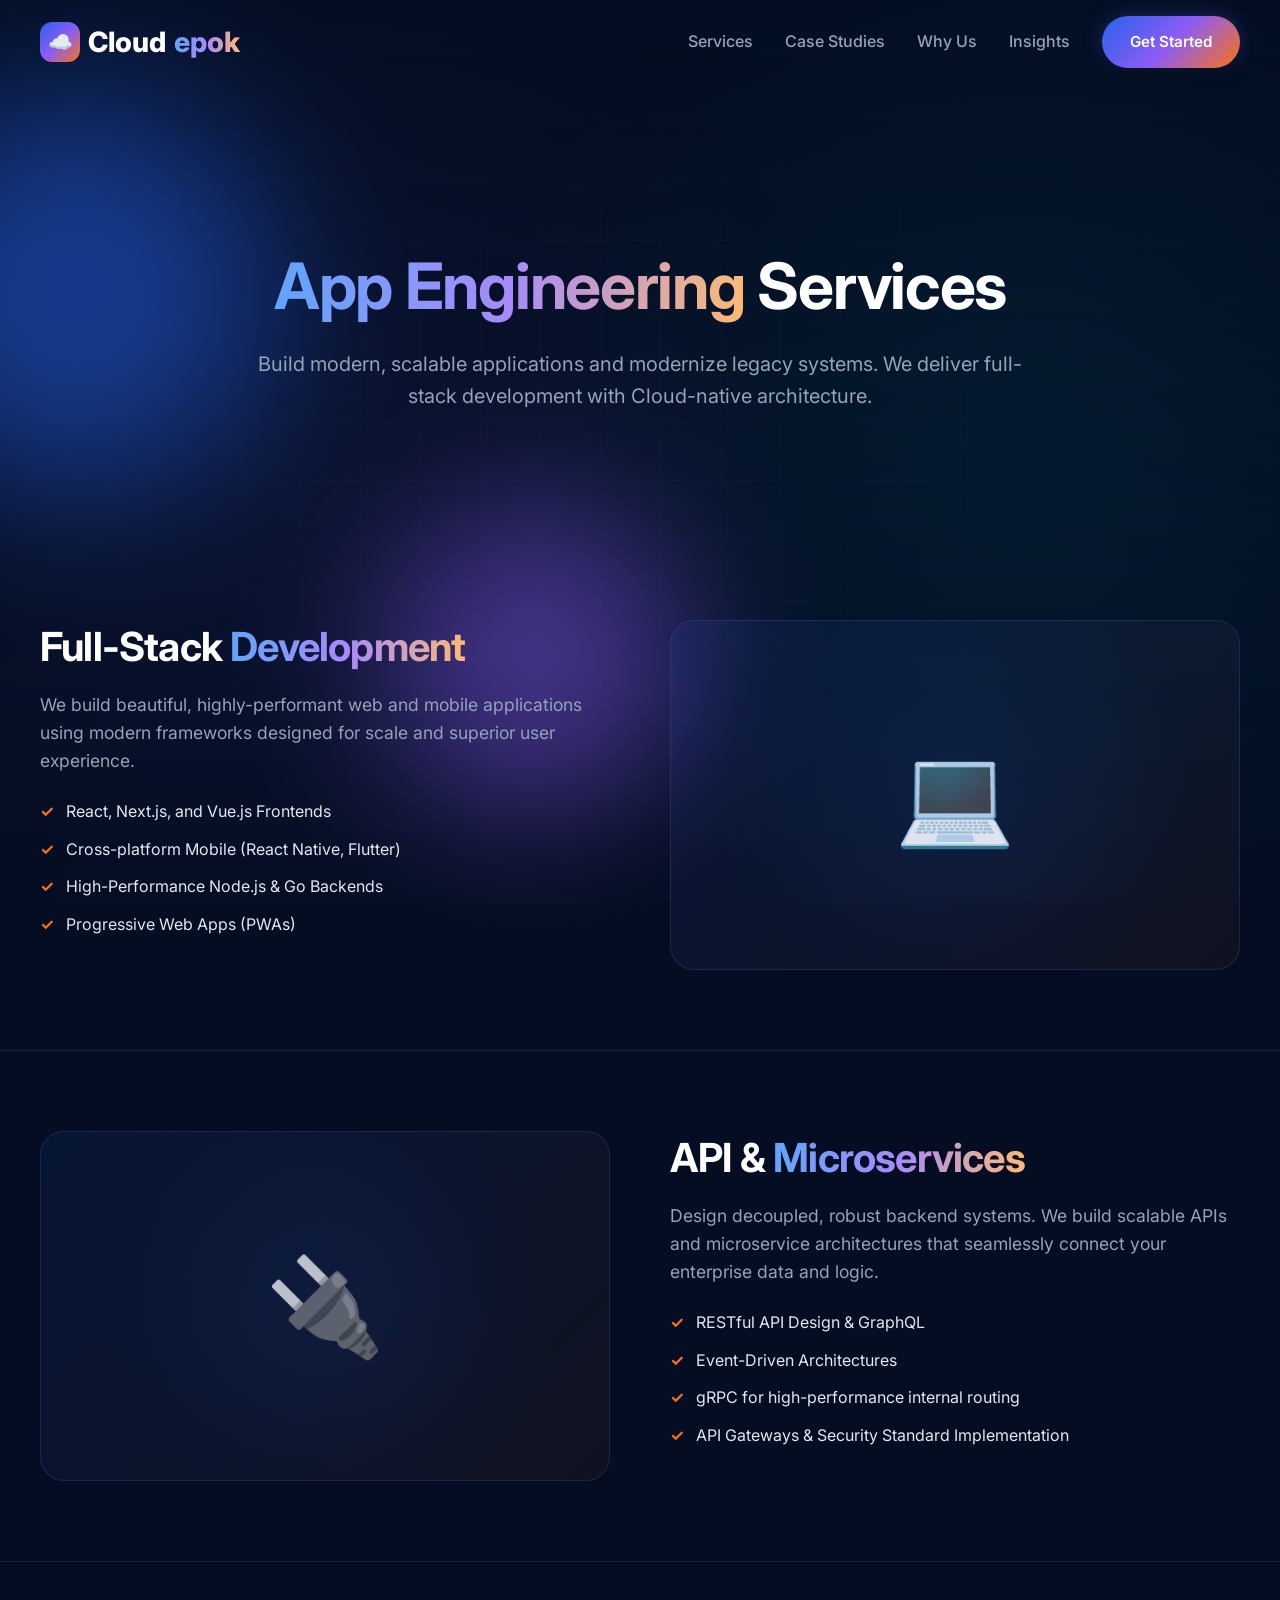
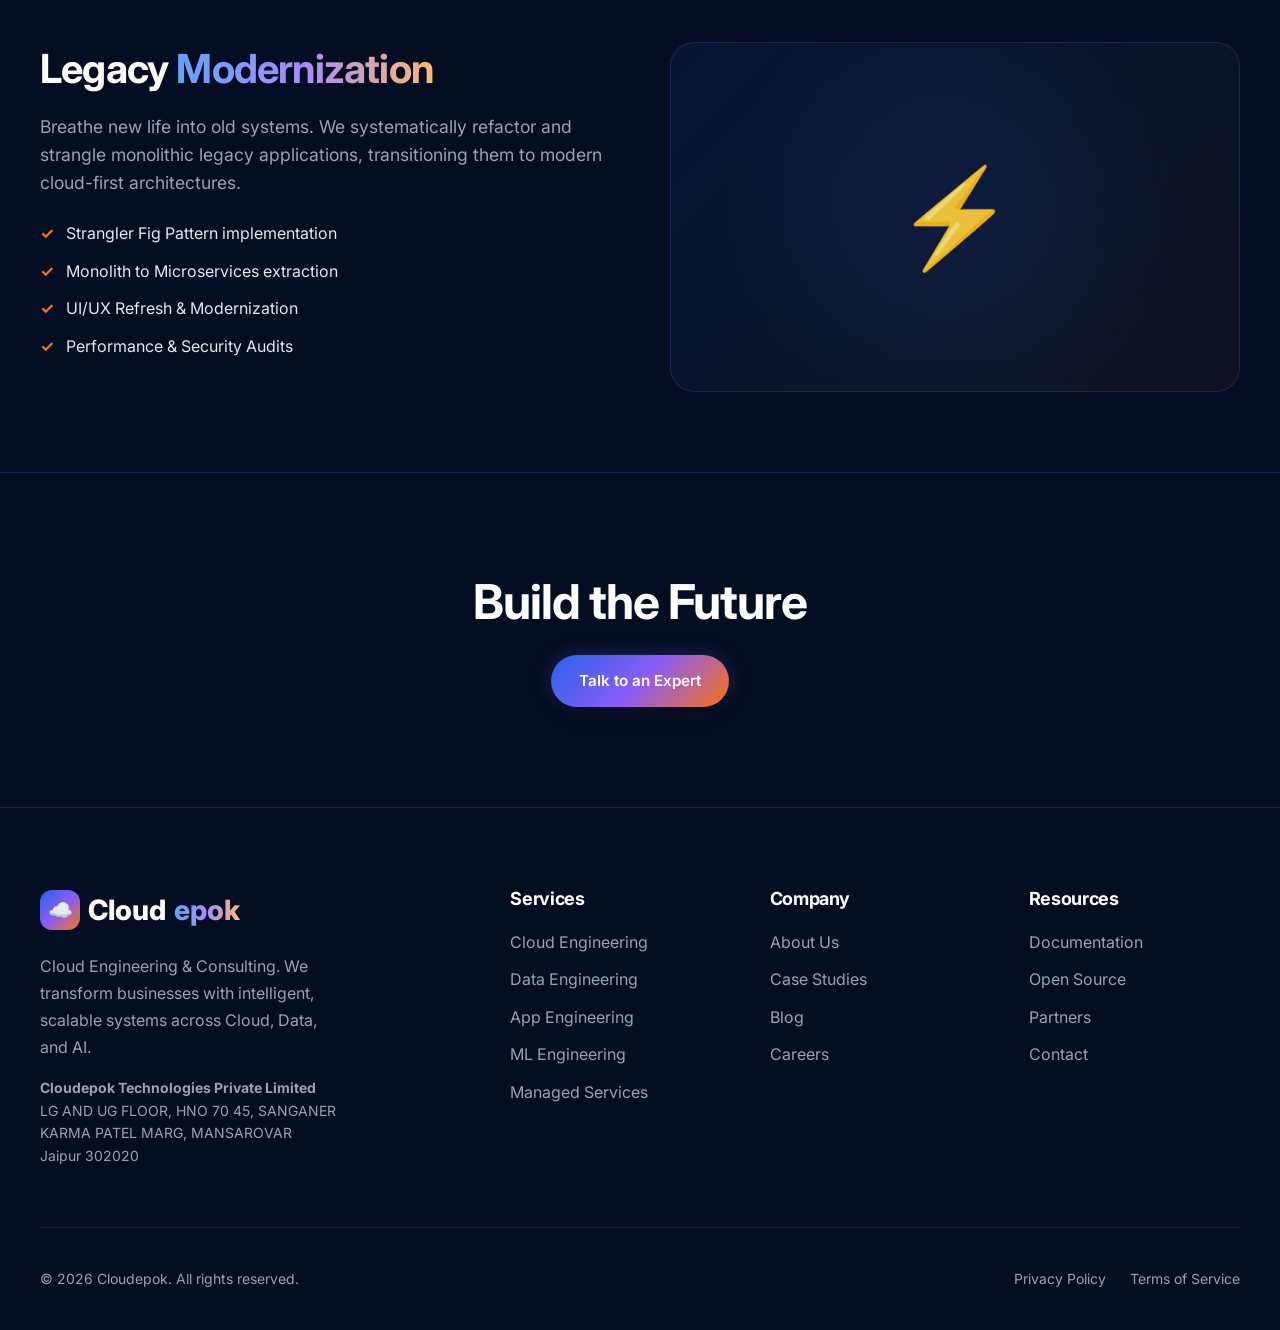
==== app-engineering.html @ 0859cb4d "Add all service pages and update styles" ====
<!DOCTYPE html>
<html lang="en">

<head>
    <meta charset="UTF-8">
    <meta name="viewport" content="width=device-width, initial-scale=1.0">
    <title>App Engineering | Cloudepok</title>
    <meta name="description"
        content="Full-stack application development, API design, and legacy modernization. Build modern apps with Cloudepok.">

    <link rel="icon" type="image/svg+xml"
        href="data:image/svg+xml,<svg xmlns='http://www.w3.org/2000/svg' viewBox='0 0 100 100'><defs><linearGradient id='g' x1='0%' y1='0%' x2='100%' y2='100%'><stop offset='0%' stop-color='%236366F1'/><stop offset='100%' stop-color='%2306B6D4'/></linearGradient></defs><rect width='100' height='100' rx='20' fill='url(%23g)'/><text x='50' y='68' font-size='50' fill='white' text-anchor='middle' font-family='sans-serif' font-weight='bold'>C</text></svg>">

    <link rel="preconnect" href="https://fonts.googleapis.com">
    <link rel="preconnect" href="https://fonts.gstatic.com" crossorigin>
    <link href="https://fonts.googleapis.com/css2?family=Inter:wght@400;500;600;700;800&display=swap" rel="stylesheet">
    <link rel="stylesheet" href="styles.css">
    <style>
        .page-hero {
            min-height: 60vh;
            display: flex;
            align-items: center;
            padding-top: 120px;
            text-align: center;
        }

        .page-hero h1 {
            font-size: clamp(2.5rem, 5vw, 4rem);
            margin-bottom: 24px;
        }

        .page-hero p {
            font-size: 1.25rem;
            color: var(--text-muted);
            max-width: 800px;
            margin: 0 auto;
        }

        .content-section {
            padding: 80px 0;
            border-bottom: 1px solid var(--border-color);
        }

        .content-grid {
            display: grid;
            grid-template-columns: 1fr 1fr;
            gap: 60px;
            align-items: center;
        }

        .content-grid.reverse>div:first-child {
            order: 2;
        }

        .content-text h2 {
            margin-bottom: 20px;
            font-size: 2.5rem;
        }

        .content-text p {
            color: var(--text-muted);
            font-size: 1.1rem;
            margin-bottom: 24px;
        }

        .content-text ul {
            list-style: none;
            display: grid;
            gap: 12px;
            margin-bottom: 30px;
        }

        .content-text li {
            display: flex;
            align-items: center;
            gap: 12px;
            color: var(--text-secondary);
        }

        .content-text li::before {
            content: '✓';
            color: var(--brand-accent);
            font-weight: 700;
        }

        .visual-box {
            background: var(--gradient-card);
            border: 1px solid var(--border-color);
            border-radius: var(--border-radius-lg);
            padding: 40px;
            min-height: 350px;
            display: flex;
            align-items: center;
            justify-content: center;
            font-size: 6rem;
            position: relative;
            overflow: hidden;
        }

        .visual-box::after {
            content: '';
            position: absolute;
            inset: 0;
            background: radial-gradient(circle at 50% 50%, rgba(37, 99, 235, 0.1) 0%, transparent 70%);
        }

        @media (max-width: 768px) {

            .content-grid,
            .content-grid.reverse {
                grid-template-columns: 1fr;
                gap: 40px;
            }

            .content-grid.reverse>div:first-child {
                order: unset;
            }
        }
    </style>
</head>

<body>
    <div class="bg-grid">
        <div class="orb orb-1"></div>
        <div class="orb orb-3"></div>
    </div>

    <header class="header" id="header">
        <div class="container">
            <a href="index.html" class="logo">
                <div class="logo-icon">☁️</div>
                <span>Cloud</span><span>epok</span>
            </a>

            <nav class="nav">
                <ul class="nav-links">
                    <li><a href="index.html#services">Services</a></li>
                    <li><a href="case-studies.html">Case Studies</a></li>
                    <li><a href="index.html#features">Why Us</a></li>
                    <li><a href="index.html#insights">Insights</a></li>
                </ul>
                <a href="index.html#contact" class="btn btn-primary">Get Started</a>
            </nav>

            <button class="menu-toggle" id="menuToggle">
                <span></span><span></span><span></span>
            </button>
        </div>
    </header>

    <nav class="mobile-nav" id="mobileNav">
        <a href="index.html#services">Services</a>
        <a href="case-studies.html">Case Studies</a>
        <a href="index.html#features">Why Us</a>
        <a href="index.html#insights">Insights</a>
        <a href="index.html#contact" class="btn btn-primary">Get Started</a>
    </nav>

    <section class="page-hero">
        <div class="container reveal">
            <h1><span class="text-gradient">App Engineering</span> Services</h1>
            <p>Build modern, scalable applications and modernize legacy systems. We deliver full-stack development with
                Cloud-native architecture.</p>
        </div>
    </section>

    <section class="content-section">
        <div class="container">
            <div class="content-grid reveal">
                <div class="content-text">
                    <h2>Full-Stack <span class="text-gradient">Development</span></h2>
                    <p>We build beautiful, highly-performant web and mobile applications using modern frameworks
                        designed for scale and superior user experience.</p>
                    <ul>
                        <li>React, Next.js, and Vue.js Frontends</li>
                        <li>Cross-platform Mobile (React Native, Flutter)</li>
                        <li>High-Performance Node.js & Go Backends</li>
                        <li>Progressive Web Apps (PWAs)</li>
                    </ul>
                </div>
                <div class="visual-box">💻</div>
            </div>
        </div>
    </section>

    <section class="content-section">
        <div class="container">
            <div class="content-grid reverse reveal">
                <div class="content-text">
                    <h2>API & <span class="text-gradient">Microservices</span></h2>
                    <p>Design decoupled, robust backend systems. We build scalable APIs and microservice architectures
                        that seamlessly connect your enterprise data and logic.</p>
                    <ul>
                        <li>RESTful API Design & GraphQL</li>
                        <li>Event-Driven Architectures</li>
                        <li>gRPC for high-performance internal routing</li>
                        <li>API Gateways & Security Standard Implementation</li>
                    </ul>
                </div>
                <div class="visual-box">🔌</div>
            </div>
        </div>
    </section>

    <section class="content-section">
        <div class="container">
            <div class="content-grid reveal">
                <div class="content-text">
                    <h2>Legacy <span class="text-gradient">Modernization</span></h2>
                    <p>Breathe new life into old systems. We systematically refactor and strangle monolithic legacy
                        applications, transitioning them to modern cloud-first architectures.</p>
                    <ul>
                        <li>Strangler Fig Pattern implementation</li>
                        <li>Monolith to Microservices extraction</li>
                        <li>UI/UX Refresh & Modernization</li>
                        <li>Performance & Security Audits</li>
                    </ul>
                </div>
                <div class="visual-box">⚡</div>
            </div>
        </div>
    </section>

    <section class="section" style="text-align: center; padding: 100px 0;">
        <div class="container reveal">
            <h2 style="margin-bottom: 24px;">Build the Future</h2>
            <a href="index.html#contact" class="btn btn-primary">Talk to an Expert</a>
        </div>
    </section>

    <footer class="footer">
        <div class="container">
            <div class="footer-grid">
                <div class="footer-brand">
                    <a href="index.html" class="logo">
                        <div class="logo-icon">☁️</div>
                        <span>Cloud</span><span>epok</span>
                    </a>
                    <p>Cloud Engineering & Consulting. We transform businesses with intelligent, scalable systems across
                        Cloud, Data, and AI.</p>
                    <div class="footer-address"
                        style="margin-top: 16px; color: var(--text-muted); font-size: 0.875rem; line-height: 1.6;">
                        <strong>Cloudepok Technologies Private Limited</strong><br>
                        LG AND UG FLOOR, HNO 70 45, SANGANER<br>
                        KARMA PATEL MARG, MANSAROVAR<br>
                        Jaipur 302020
                    </div>
                </div>

                <div class="footer-column">
                    <h4>Services</h4>
                    <ul class="footer-links">
                        <li><a href="cloud-engineering.html">Cloud Engineering</a></li>
                        <li><a href="data-engineering.html">Data Engineering</a></li>
                        <li><a href="app-engineering.html">App Engineering</a></li>
                        <li><a href="ml-engineering.html">ML Engineering</a></li>
                        <li><a href="managed-services.html">Managed Services</a></li>
                    </ul>
                </div>

                <div class="footer-column">
                    <h4>Company</h4>
                    <ul class="footer-links">
                        <li><a href="index.html#features">About Us</a></li>
                        <li><a href="case-studies.html">Case Studies</a></li>
                        <li><a href="index.html#insights">Blog</a></li>
                        <li><a href="#">Careers</a></li>
                    </ul>
                </div>

                <div class="footer-column">
                    <h4>Resources</h4>
                    <ul class="footer-links">
                        <li><a href="#">Documentation</a></li>
                        <li><a href="#">Open Source</a></li>
                        <li><a href="#">Partners</a></li>
                        <li><a href="index.html#contact">Contact</a></li>
                    </ul>
                </div>
            </div>
            <div class="footer-bottom">
                <p>© 2026 Cloudepok. All rights reserved.</p>
                <div class="footer-legal">
                    <a href="#">Privacy Policy</a>
                    <a href="#">Terms of Service</a>
                </div>
            </div>
        </div>
    </footer>

    <script>
        const header = document.getElementById('header');
        window.addEventListener('scroll', () => { header.classList.toggle('scrolled', window.scrollY > 50); });
        const menuToggle = document.getElementById('menuToggle');
        const mobileNav = document.getElementById('mobileNav');
        menuToggle.addEventListener('click', () => { mobileNav.classList.toggle('active'); menuToggle.classList.toggle('active'); });
        mobileNav.querySelectorAll('a').forEach(link => { link.addEventListener('click', () => { mobileNav.classList.remove('active'); menuToggle.classList.remove('active'); }); });
        const revealElements = document.querySelectorAll('.reveal');
        const revealObserver = new IntersectionObserver((entries) => { entries.forEach(entry => { if (entry.isIntersecting) { entry.target.classList.add('active'); revealObserver.unobserve(entry.target); } }); }, { threshold: 0.1, rootMargin: '0px 0px -50px 0px' });
        revealElements.forEach(el => revealObserver.observe(el));
    </script>
</body>

</html>
---- styles.css ----
/* ========================================
   CLOUDEPOK - AI Consulting Firm
   Premium Dark Theme Design System (2026)
   ======================================== */

/* ----------------------------------------
   CSS Variables & Design Tokens
   ---------------------------------------- */
:root {
  /* Background Palette */
  --bg-primary: #040D21;
  --bg-secondary: #0B1736;
  --bg-tertiary: #132247;
  --bg-card: rgba(11, 23, 54, 0.8);
  --bg-glass: rgba(249, 115, 22, 0.05);

  /* Brand Colors */
  --brand-primary: #2563EB;
  --brand-secondary: #8B5CF6;
  --brand-accent: #F97316;
  --brand-glow: rgba(249, 115, 22, 0.4);

  /* Gradient Presets */
  --gradient-brand: linear-gradient(135deg, #2563EB 0%, #8B5CF6 50%, #F97316 100%);
  --gradient-hero: linear-gradient(180deg, #040D21 0%, #0B1736 50%, #132247 100%);
  --gradient-card: linear-gradient(135deg, rgba(37, 99, 235, 0.1) 0%, rgba(249, 115, 22, 0.05) 100%);
  --gradient-text: linear-gradient(90deg, #60A5FA, #A78BFA, #FDBA74);

  /* Text Colors */
  --text-primary: #FFFFFF;
  --text-secondary: #E2E8F0;
  --text-muted: #94A3B8;
  --text-subtle: #64748B;

  /* Border & Effects */
  --border-color: rgba(99, 102, 241, 0.2);
  --border-hover: rgba(99, 102, 241, 0.4);
  --shadow-sm: 0 4px 6px -1px rgba(0, 0, 0, 0.4);
  --shadow-md: 0 10px 15px -3px rgba(0, 0, 0, 0.5);
  --shadow-lg: 0 25px 50px -12px rgba(0, 0, 0, 0.6);
  --shadow-glow: 0 0 40px rgba(99, 102, 241, 0.3);

  /* Sizing */
  --container-max: 1280px;
  --section-padding: clamp(60px, 10vw, 120px);
  --border-radius: 16px;
  --border-radius-lg: 24px;
  --border-radius-xl: 32px;

  /* Transitions */
  --transition-fast: 0.15s ease;
  --transition-base: 0.3s ease;
  --transition-slow: 0.5s ease;
}

/* ----------------------------------------
   Reset & Base Styles
   ---------------------------------------- */
*,
*::before,
*::after {
  box-sizing: border-box;
  margin: 0;
  padding: 0;
}

html {
  scroll-behavior: smooth;
  font-size: 16px;
}

body {
  font-family: 'Inter', -apple-system, BlinkMacSystemFont, 'Segoe UI', sans-serif;
  background: var(--bg-primary);
  color: var(--text-primary);
  line-height: 1.6;
  -webkit-font-smoothing: antialiased;
  -moz-osx-font-smoothing: grayscale;
  overflow-x: hidden;
}

img,
video {
  max-width: 100%;
  height: auto;
  display: block;
}

a {
  color: inherit;
  text-decoration: none;
}

/* ----------------------------------------
   Typography
   ---------------------------------------- */
h1,
h2,
h3,
h4,
h5,
h6 {
  font-weight: 700;
  line-height: 1.2;
  letter-spacing: -0.02em;
}

h1 {
  font-size: clamp(2.5rem, 6vw, 4.5rem);
}

h2 {
  font-size: clamp(2rem, 4vw, 3rem);
}

h3 {
  font-size: clamp(1.25rem, 2vw, 1.5rem);
}

h4 {
  font-size: 1.125rem;
}

.text-gradient {
  background: var(--gradient-text);
  -webkit-background-clip: text;
  -webkit-text-fill-color: transparent;
  background-clip: text;
}

.text-muted {
  color: var(--text-muted);
}

.text-accent {
  color: var(--brand-accent);
}

/* ----------------------------------------
   Layout
   ---------------------------------------- */
.container {
  width: 100%;
  max-width: var(--container-max);
  margin: 0 auto;
  padding: 0 clamp(20px, 5vw, 40px);
}

.section {
  padding: var(--section-padding) 0;
  position: relative;
}

/* ----------------------------------------
   Animated Background
   ---------------------------------------- */
.bg-grid {
  position: fixed;
  inset: 0;
  z-index: -1;
  background-image:
    radial-gradient(circle at 20% 50%, rgba(99, 102, 241, 0.08) 0%, transparent 50%),
    radial-gradient(circle at 80% 50%, rgba(6, 182, 212, 0.08) 0%, transparent 50%),
    linear-gradient(to bottom, transparent 0%, var(--bg-primary) 100%);
  pointer-events: none;
}

.bg-grid::before {
  content: '';
  position: absolute;
  inset: 0;
  background-image:
    linear-gradient(rgba(99, 102, 241, 0.03) 1px, transparent 1px),
    linear-gradient(90deg, rgba(99, 102, 241, 0.03) 1px, transparent 1px);
  background-size: 60px 60px;
  mask-image: radial-gradient(ellipse at center, black 30%, transparent 70%);
  -webkit-mask-image: radial-gradient(ellipse at center, black 30%, transparent 70%);
}

/* Floating Orbs */
.orb {
  position: absolute;
  border-radius: 50%;
  filter: blur(80px);
  opacity: 0.5;
  animation: float 20s ease-in-out infinite;
  pointer-events: none;
}

.orb-1 {
  width: 400px;
  height: 400px;
  background: var(--brand-primary);
  top: 10%;
  left: -10%;
  animation-delay: 0s;
}

.orb-2 {
  width: 350px;
  height: 350px;
  background: var(--brand-accent);
  top: 50%;
  right: -10%;
  animation-delay: -7s;
}

.orb-3 {
  width: 300px;
  height: 300px;
  background: var(--brand-secondary);
  bottom: 10%;
  left: 30%;
  animation-delay: -14s;
}

@keyframes float {

  0%,
  100% {
    transform: translate(0, 0) scale(1);
  }

  25% {
    transform: translate(30px, -30px) scale(1.05);
  }

  50% {
    transform: translate(-20px, 20px) scale(0.95);
  }

  75% {
    transform: translate(20px, 30px) scale(1.02);
  }
}

/* ----------------------------------------
   Header / Navigation
   ---------------------------------------- */
.header {
  position: fixed;
  top: 0;
  left: 0;
  right: 0;
  z-index: 1000;
  padding: 16px 0;
  transition: var(--transition-base);
}

.header.scrolled {
  background: rgba(10, 10, 26, 0.9);
  backdrop-filter: blur(20px);
  -webkit-backdrop-filter: blur(20px);
  border-bottom: 1px solid var(--border-color);
}

.header .container {
  display: flex;
  align-items: center;
  justify-content: space-between;
}

.logo {
  font-size: 1.75rem;
  font-weight: 800;
  display: flex;
  align-items: center;
  gap: 8px;
}

.logo-icon {
  width: 40px;
  height: 40px;
  background: var(--gradient-brand);
  border-radius: 12px;
  display: flex;
  align-items: center;
  justify-content: center;
  font-size: 1.25rem;
}

.logo span:first-of-type {
  color: var(--text-primary);
}

.logo span:last-of-type {
  background: var(--gradient-text);
  -webkit-background-clip: text;
  -webkit-text-fill-color: transparent;
}

.nav {
  display: flex;
  align-items: center;
  gap: 32px;
}

.nav-links {
  display: flex;
  gap: 32px;
  list-style: none;
}

.nav-links a {
  font-weight: 500;
  color: var(--text-muted);
  transition: var(--transition-fast);
  position: relative;
}

.nav-links a:hover {
  color: var(--text-primary);
}

.nav-links a::after {
  content: '';
  position: absolute;
  bottom: -4px;
  left: 0;
  width: 0;
  height: 2px;
  background: var(--gradient-brand);
  transition: var(--transition-base);
}

.nav-links a:hover::after {
  width: 100%;
}

/* Mobile Menu Toggle */
.menu-toggle {
  display: none;
  flex-direction: column;
  gap: 6px;
  padding: 8px;
  background: transparent;
  border: none;
  cursor: pointer;
}

.menu-toggle span {
  display: block;
  width: 24px;
  height: 2px;
  background: var(--text-primary);
  transition: var(--transition-base);
}

/* ----------------------------------------
   Buttons
   ---------------------------------------- */
.btn {
  display: inline-flex;
  align-items: center;
  justify-content: center;
  gap: 8px;
  padding: 14px 28px;
  font-size: 0.95rem;
  font-weight: 600;
  border-radius: 999px;
  border: none;
  cursor: pointer;
  transition: var(--transition-base);
  text-decoration: none;
}

.btn-primary {
  background: var(--gradient-brand);
  color: var(--text-primary);
  box-shadow: var(--shadow-md), 0 0 20px rgba(99, 102, 241, 0.3);
}

.btn-primary:hover {
  transform: translateY(-2px);
  box-shadow: var(--shadow-lg), 0 0 40px rgba(99, 102, 241, 0.4);
}

.btn-secondary {
  background: transparent;
  color: var(--text-primary);
  border: 1px solid var(--border-color);
}

.btn-secondary:hover {
  border-color: var(--brand-primary);
  background: rgba(99, 102, 241, 0.1);
}

.btn-icon {
  font-size: 1.1rem;
  transition: transform var(--transition-fast);
}

.btn:hover .btn-icon {
  transform: translateX(4px);
}

/* ----------------------------------------
   Hero Section
   ---------------------------------------- */
.hero {
  min-height: 100vh;
  display: flex;
  align-items: center;
  padding-top: 100px;
  position: relative;
  overflow: hidden;
}

.hero-content {
  max-width: 800px;
  text-align: center;
  margin: 0 auto;
}

.hero-badge {
  display: inline-flex;
  align-items: center;
  gap: 8px;
  padding: 8px 16px;
  background: var(--bg-glass);
  border: 1px solid var(--border-color);
  border-radius: 999px;
  font-size: 0.875rem;
  color: var(--text-muted);
  margin-bottom: 24px;
  animation: fadeInUp 0.8s ease forwards;
}

.hero-badge::before {
  content: '';
  width: 8px;
  height: 8px;
  background: var(--brand-accent);
  border-radius: 50%;
  animation: pulse 2s ease-in-out infinite;
}

.hero h1 {
  margin-bottom: 24px;
  animation: fadeInUp 0.8s ease 0.1s forwards;
  opacity: 0;
}

.hero-description {
  font-size: clamp(1.125rem, 2vw, 1.375rem);
  color: var(--text-muted);
  max-width: 600px;
  margin: 0 auto 40px;
  animation: fadeInUp 0.8s ease 0.2s forwards;
  opacity: 0;
}

.hero-actions {
  display: flex;
  gap: 16px;
  justify-content: center;
  flex-wrap: wrap;
  animation: fadeInUp 0.8s ease 0.3s forwards;
  opacity: 0;
}

.hero-stats {
  display: flex;
  justify-content: center;
  gap: 48px;
  margin-top: 80px;
  padding-top: 40px;
  border-top: 1px solid var(--border-color);
  animation: fadeInUp 0.8s ease 0.4s forwards;
  opacity: 0;
}

.stat {
  text-align: center;
}

.stat-value {
  font-size: 2.5rem;
  font-weight: 800;
  background: var(--gradient-text);
  -webkit-background-clip: text;
  -webkit-text-fill-color: transparent;
}

.stat-label {
  font-size: 0.875rem;
  color: var(--text-muted);
  margin-top: 4px;
}

/* ----------------------------------------
   Services Section (Tabs)
   ---------------------------------------- */
.services {
  background: var(--bg-secondary);
}

.section-header {
  text-align: center;
  max-width: 700px;
  margin: 0 auto 60px;
}

.section-header p {
  color: var(--text-muted);
  margin-top: 16px;
  font-size: 1.125rem;
}

.service-tabs {
  display: flex;
  justify-content: center;
  gap: 8px;
  margin-bottom: 48px;
  flex-wrap: wrap;
}

.tab-btn {
  padding: 12px 24px;
  background: transparent;
  border: 1px solid var(--border-color);
  border-radius: 999px;
  color: var(--text-muted);
  font-size: 0.95rem;
  font-weight: 600;
  cursor: pointer;
  transition: var(--transition-base);
}

.tab-btn:hover {
  border-color: var(--brand-primary);
  color: var(--text-primary);
}

.tab-btn.active {
  background: var(--gradient-brand);
  border-color: transparent;
  color: var(--text-primary);
  box-shadow: 0 0 20px rgba(99, 102, 241, 0.3);
}

.service-content {
  display: none;
  animation: fadeIn 0.5s ease;
}

.service-content.active {
  display: grid;
  grid-template-columns: 1fr 1fr;
  gap: 60px;
  align-items: center;
}

.service-info h3 {
  font-size: 2rem;
  margin-bottom: 20px;
}

.service-info p {
  color: var(--text-muted);
  margin-bottom: 24px;
  line-height: 1.8;
}

.service-features {
  list-style: none;
  display: grid;
  gap: 16px;
}

.service-features li {
  display: flex;
  align-items: flex-start;
  gap: 12px;
  color: var(--text-secondary);
}

.service-features li::before {
  content: '✓';
  color: var(--brand-accent);
  font-weight: 700;
  flex-shrink: 0;
}

.service-visual {
  background: var(--gradient-card);
  border: 1px solid var(--border-color);
  border-radius: var(--border-radius-lg);
  padding: 40px;
  display: flex;
  align-items: center;
  justify-content: center;
  min-height: 400px;
  position: relative;
  overflow: hidden;
}

.service-visual::before {
  content: '';
  position: absolute;
  inset: 0;
  background: radial-gradient(circle at 50% 50%, rgba(99, 102, 241, 0.15) 0%, transparent 60%);
}

.service-icon-large {
  font-size: 8rem;
  position: relative;
  z-index: 1;
}

/* ----------------------------------------
   Features Grid
   ---------------------------------------- */
.features-grid {
  display: grid;
  grid-template-columns: repeat(auto-fit, minmax(340px, 1fr));
  gap: 24px;
}

.feature-card {
  background: var(--bg-card);
  border: 1px solid var(--border-color);
  border-radius: var(--border-radius);
  padding: 32px;
  transition: var(--transition-base);
  position: relative;
  overflow: hidden;
}

.feature-card::before {
  content: '';
  position: absolute;
  top: 0;
  left: 0;
  right: 0;
  height: 2px;
  background: var(--gradient-brand);
  transform: scaleX(0);
  transition: var(--transition-base);
}

.feature-card:hover {
  transform: translateY(-4px);
  border-color: var(--border-hover);
  box-shadow: var(--shadow-glow);
}

.feature-card:hover::before {
  transform: scaleX(1);
}

.feature-icon {
  width: 56px;
  height: 56px;
  background: var(--gradient-brand);
  border-radius: 14px;
  display: flex;
  align-items: center;
  justify-content: center;
  font-size: 1.5rem;
  margin-bottom: 20px;
}

.feature-card h3 {
  margin-bottom: 12px;
}

.feature-card p {
  color: var(--text-muted);
  line-height: 1.7;
}

/* ----------------------------------------
   Why Choose Us / Stats
   ---------------------------------------- */
.why-section {
  background: var(--gradient-hero);
  position: relative;
}

.stats-grid {
  display: grid;
  grid-template-columns: repeat(4, 1fr);
  gap: 32px;
}

.stat-card {
  text-align: center;
  padding: 40px 24px;
  background: var(--bg-card);
  border: 1px solid var(--border-color);
  border-radius: var(--border-radius);
  transition: var(--transition-base);
}

.stat-card:hover {
  transform: translateY(-4px);
  box-shadow: var(--shadow-glow);
}

.stat-card .stat-value {
  font-size: 3rem;
  margin-bottom: 8px;
}

.stat-card .stat-label {
  font-size: 1rem;
}

/* ----------------------------------------
   Testimonials
   ---------------------------------------- */
.testimonials {
  background: var(--bg-secondary);
}

.testimonials-grid {
  display: grid;
  grid-template-columns: repeat(auto-fit, minmax(350px, 1fr));
  gap: 24px;
}

.testimonial-card {
  background: var(--bg-card);
  border: 1px solid var(--border-color);
  border-radius: var(--border-radius);
  padding: 32px;
  position: relative;
}

.testimonial-card::before {
  content: '"';
  font-size: 6rem;
  font-family: Georgia, serif;
  position: absolute;
  top: -10px;
  left: 24px;
  color: var(--brand-primary);
  opacity: 0.3;
  line-height: 1;
}

.testimonial-text {
  color: var(--text-secondary);
  font-size: 1.05rem;
  line-height: 1.8;
  margin-bottom: 24px;
  position: relative;
  z-index: 1;
}

.testimonial-author {
  display: flex;
  align-items: center;
  gap: 16px;
}

.author-avatar {
  width: 48px;
  height: 48px;
  background: var(--gradient-brand);
  border-radius: 50%;
  display: flex;
  align-items: center;
  justify-content: center;
  font-weight: 700;
  font-size: 1.125rem;
}

.author-info strong {
  display: block;
  margin-bottom: 2px;
}

.author-info span {
  color: var(--text-muted);
  font-size: 0.875rem;
}

/* ----------------------------------------
   Blog / Insights
   ---------------------------------------- */
.blog-grid {
  display: grid;
  grid-template-columns: repeat(auto-fit, minmax(320px, 1fr));
  gap: 24px;
}

.blog-card {
  background: var(--bg-card);
  border: 1px solid var(--border-color);
  border-radius: var(--border-radius);
  overflow: hidden;
  transition: var(--transition-base);
}

.blog-card:hover {
  transform: translateY(-4px);
  box-shadow: var(--shadow-glow);
}

.blog-image {
  height: 200px;
  background: var(--gradient-card);
  display: flex;
  align-items: center;
  justify-content: center;
  font-size: 4rem;
}

.blog-content {
  padding: 24px;
}

.blog-meta {
  display: flex;
  gap: 16px;
  font-size: 0.8rem;
  color: var(--text-muted);
  margin-bottom: 12px;
}

.blog-tag {
  color: var(--brand-accent);
}

.blog-card h3 {
  margin-bottom: 12px;
  transition: var(--transition-fast);
}

.blog-card:hover h3 {
  color: var(--brand-accent);
}

.blog-card p {
  color: var(--text-muted);
  font-size: 0.95rem;
  line-height: 1.7;
}

/* ----------------------------------------
   Contact CTA
   ---------------------------------------- */
.contact-cta {
  background: var(--bg-secondary);
  text-align: center;
}

.cta-box {
  background: var(--gradient-card);
  border: 1px solid var(--border-color);
  border-radius: var(--border-radius-xl);
  padding: 80px 40px;
  position: relative;
  overflow: hidden;
}

.cta-box::before {
  content: '';
  position: absolute;
  inset: 0;
  background: radial-gradient(circle at 50% 0%, rgba(99, 102, 241, 0.2) 0%, transparent 50%);
}

.cta-box h2 {
  position: relative;
  z-index: 1;
  margin-bottom: 16px;
}

.cta-box p {
  position: relative;
  z-index: 1;
  color: var(--text-muted);
  max-width: 500px;
  margin: 0 auto 32px;
  font-size: 1.125rem;
}

.cta-box .btn {
  position: relative;
  z-index: 1;
}

/* Contact Form */
.contact-form-section {
  max-width: 600px;
  margin: 60px auto 0;
}

.contact-form {
  display: grid;
  gap: 20px;
}

.form-row {
  display: grid;
  grid-template-columns: 1fr 1fr;
  gap: 20px;
}

.form-group {
  display: flex;
  flex-direction: column;
  gap: 8px;
}

.form-group.full {
  grid-column: 1 / -1;
}

.form-group label {
  font-size: 0.875rem;
  font-weight: 500;
  color: var(--text-secondary);
}

.form-group input,
.form-group textarea {
  padding: 14px 18px;
  background: var(--bg-tertiary);
  border: 1px solid var(--border-color);
  border-radius: 12px;
  color: var(--text-primary);
  font-size: 1rem;
  font-family: inherit;
  transition: var(--transition-base);
}

.form-group input:focus,
.form-group textarea:focus {
  outline: none;
  border-color: var(--brand-primary);
  box-shadow: 0 0 0 3px rgba(99, 102, 241, 0.2);
}

.form-group textarea {
  resize: vertical;
  min-height: 120px;
}

/* ----------------------------------------
   Footer
   ---------------------------------------- */
.footer {
  background: var(--bg-primary);
  border-top: 1px solid var(--border-color);
  padding: 80px 0 40px;
}

.footer-grid {
  display: grid;
  grid-template-columns: 2fr 1fr 1fr 1fr;
  gap: 48px;
  margin-bottom: 60px;
}

.footer-brand .logo {
  margin-bottom: 20px;
}

.footer-brand p {
  color: var(--text-muted);
  max-width: 300px;
  line-height: 1.7;
}

.footer-social {
  display: flex;
  gap: 12px;
  margin-top: 24px;
}

.social-link {
  width: 40px;
  height: 40px;
  background: var(--bg-tertiary);
  border: 1px solid var(--border-color);
  border-radius: 10px;
  display: flex;
  align-items: center;
  justify-content: center;
  font-size: 1.125rem;
  transition: var(--transition-base);
}

.social-link:hover {
  background: var(--brand-primary);
  border-color: var(--brand-primary);
  transform: translateY(-2px);
}

.footer-column h4 {
  margin-bottom: 20px;
  color: var(--text-primary);
}

.footer-links {
  list-style: none;
  display: flex;
  flex-direction: column;
  gap: 12px;
}

.footer-links a {
  color: var(--text-muted);
  transition: var(--transition-fast);
}

.footer-links a:hover {
  color: var(--text-primary);
}

.footer-bottom {
  padding-top: 40px;
  border-top: 1px solid var(--border-color);
  display: flex;
  justify-content: space-between;
  align-items: center;
  flex-wrap: wrap;
  gap: 16px;
}

.footer-bottom p {
  color: var(--text-muted);
  font-size: 0.875rem;
}

.footer-legal {
  display: flex;
  gap: 24px;
}

.footer-legal a {
  color: var(--text-muted);
  font-size: 0.875rem;
  transition: var(--transition-fast);
}

.footer-legal a:hover {
  color: var(--text-primary);
}

/* ----------------------------------------
   Animations
   ---------------------------------------- */
@keyframes fadeIn {
  from {
    opacity: 0;
  }

  to {
    opacity: 1;
  }
}

@keyframes fadeInUp {
  from {
    opacity: 0;
    transform: translateY(30px);
  }

  to {
    opacity: 1;
    transform: translateY(0);
  }
}

@keyframes pulse {

  0%,
  100% {
    opacity: 1;
    transform: scale(1);
  }

  50% {
    opacity: 0.5;
    transform: scale(1.2);
  }
}

/* Scroll Animation Classes */
.reveal {
  opacity: 0;
  transform: translateY(40px);
  transition: opacity 0.8s ease, transform 0.8s ease;
}

.reveal.active {
  opacity: 1;
  transform: translateY(0);
}

/* ----------------------------------------
   Responsive Design
   ---------------------------------------- */
@media (max-width: 1024px) {
  .footer-grid {
    grid-template-columns: 1fr 1fr;
  }

  .service-content.active {
    grid-template-columns: 1fr;
    text-align: center;
  }

  .service-features {
    text-align: left;
  }

  .stats-grid {
    grid-template-columns: repeat(2, 1fr);
  }
}

@media (max-width: 768px) {
  .nav-links {
    display: none;
  }

  .menu-toggle {
    display: flex;
  }

  .hero-stats {
    flex-direction: column;
    gap: 24px;
  }

  .form-row {
    grid-template-columns: 1fr;
  }

  .footer-grid {
    grid-template-columns: 1fr;
    text-align: center;
  }

  .footer-brand {
    display: flex;
    flex-direction: column;
    align-items: center;
  }

  .footer-brand p {
    max-width: 100%;
  }

  .footer-social {
    justify-content: center;
  }

  .footer-bottom {
    flex-direction: column;
    text-align: center;
  }

  .features-grid {
    grid-template-columns: 1fr;
  }

  .stats-grid {
    grid-template-columns: 1fr;
  }
}

/* Mobile Nav Menu */
.mobile-nav {
  position: fixed;
  top: 0;
  left: 0;
  right: 0;
  bottom: 0;
  background: var(--bg-primary);
  z-index: 999;
  display: flex;
  flex-direction: column;
  align-items: center;
  justify-content: center;
  gap: 32px;
  opacity: 0;
  pointer-events: none;
  transition: var(--transition-base);
}

.mobile-nav.active {
  opacity: 1;
  pointer-events: auto;
}

.mobile-nav a {
  font-size: 1.5rem;
  font-weight: 600;
  color: var(--text-primary);
  transition: var(--transition-fast);
}

.mobile-nav a:hover {
  color: var(--brand-accent);
}

/* ----------------------------------------
   Utility Classes
   ---------------------------------------- */
.sr-only {
  position: absolute;
  width: 1px;
  height: 1px;
  padding: 0;
  margin: -1px;
  overflow: hidden;
  clip: rect(0, 0, 0, 0);
  border: 0;
}
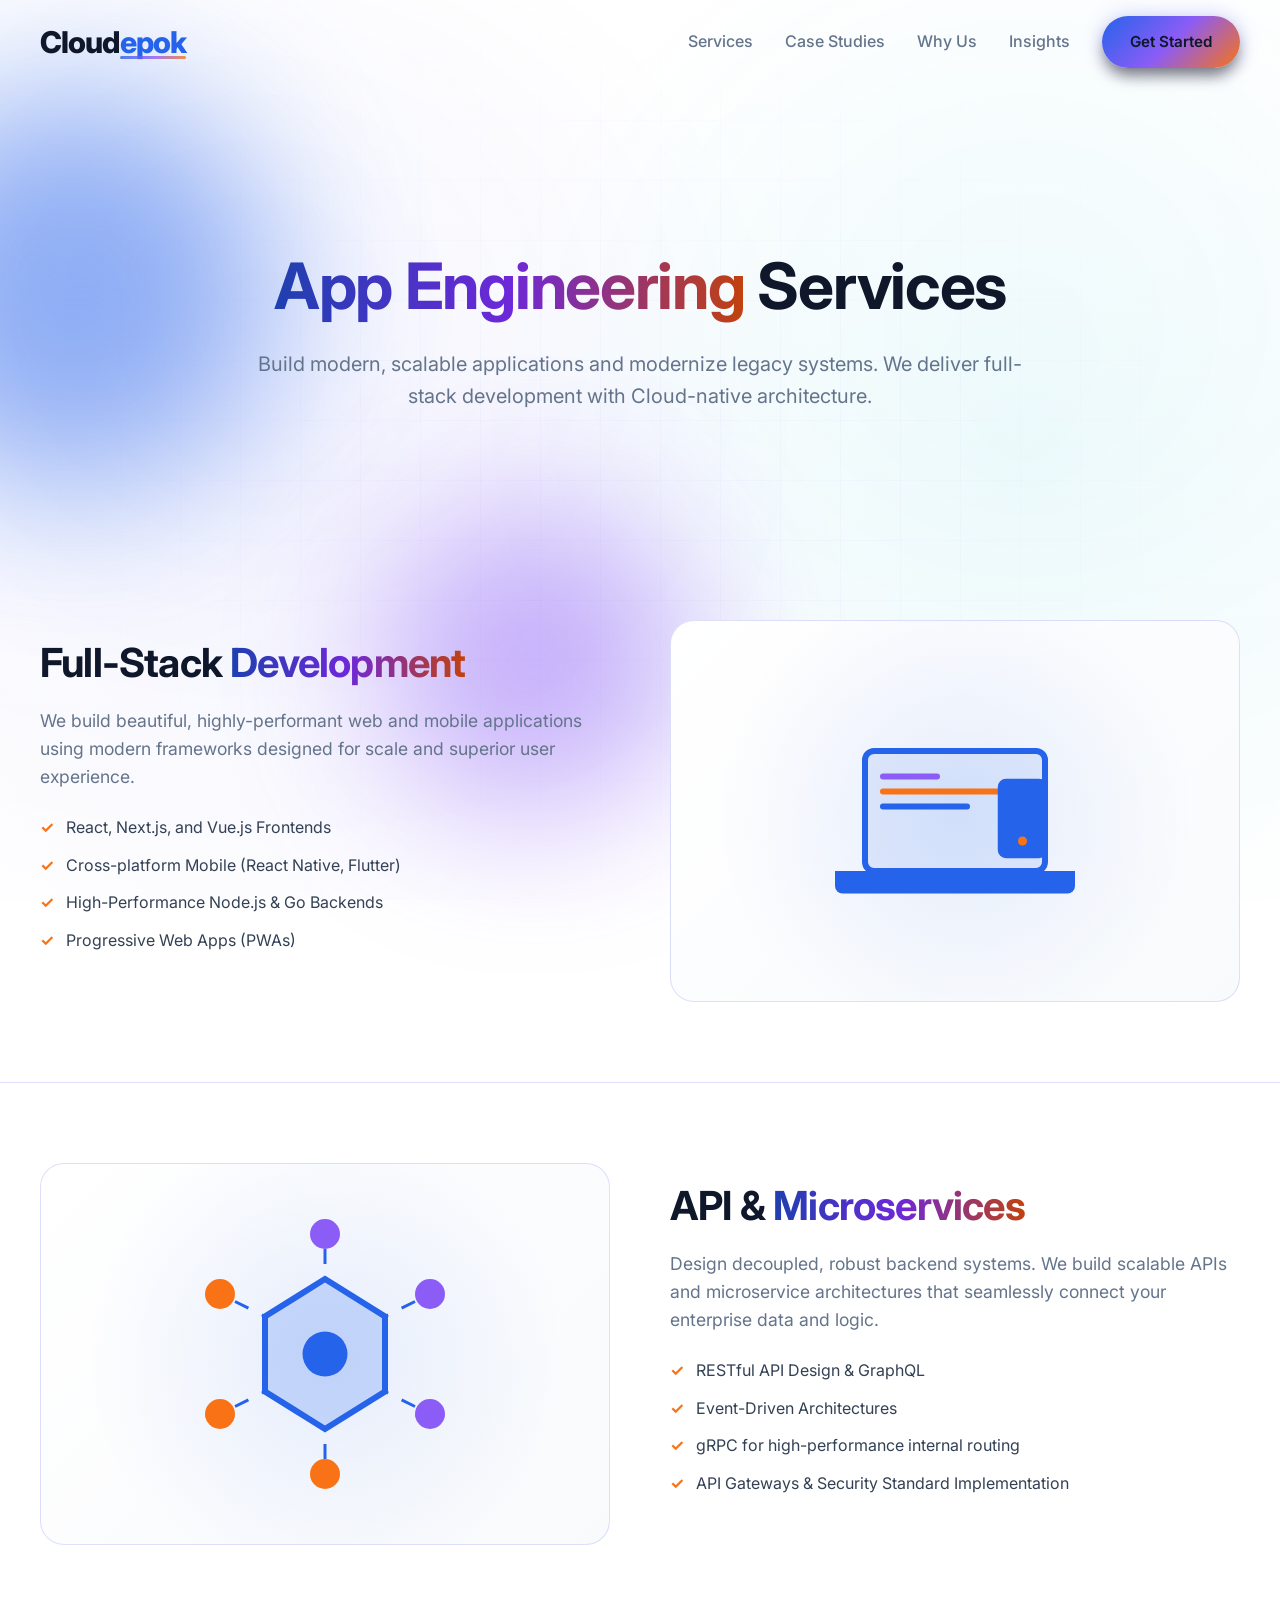
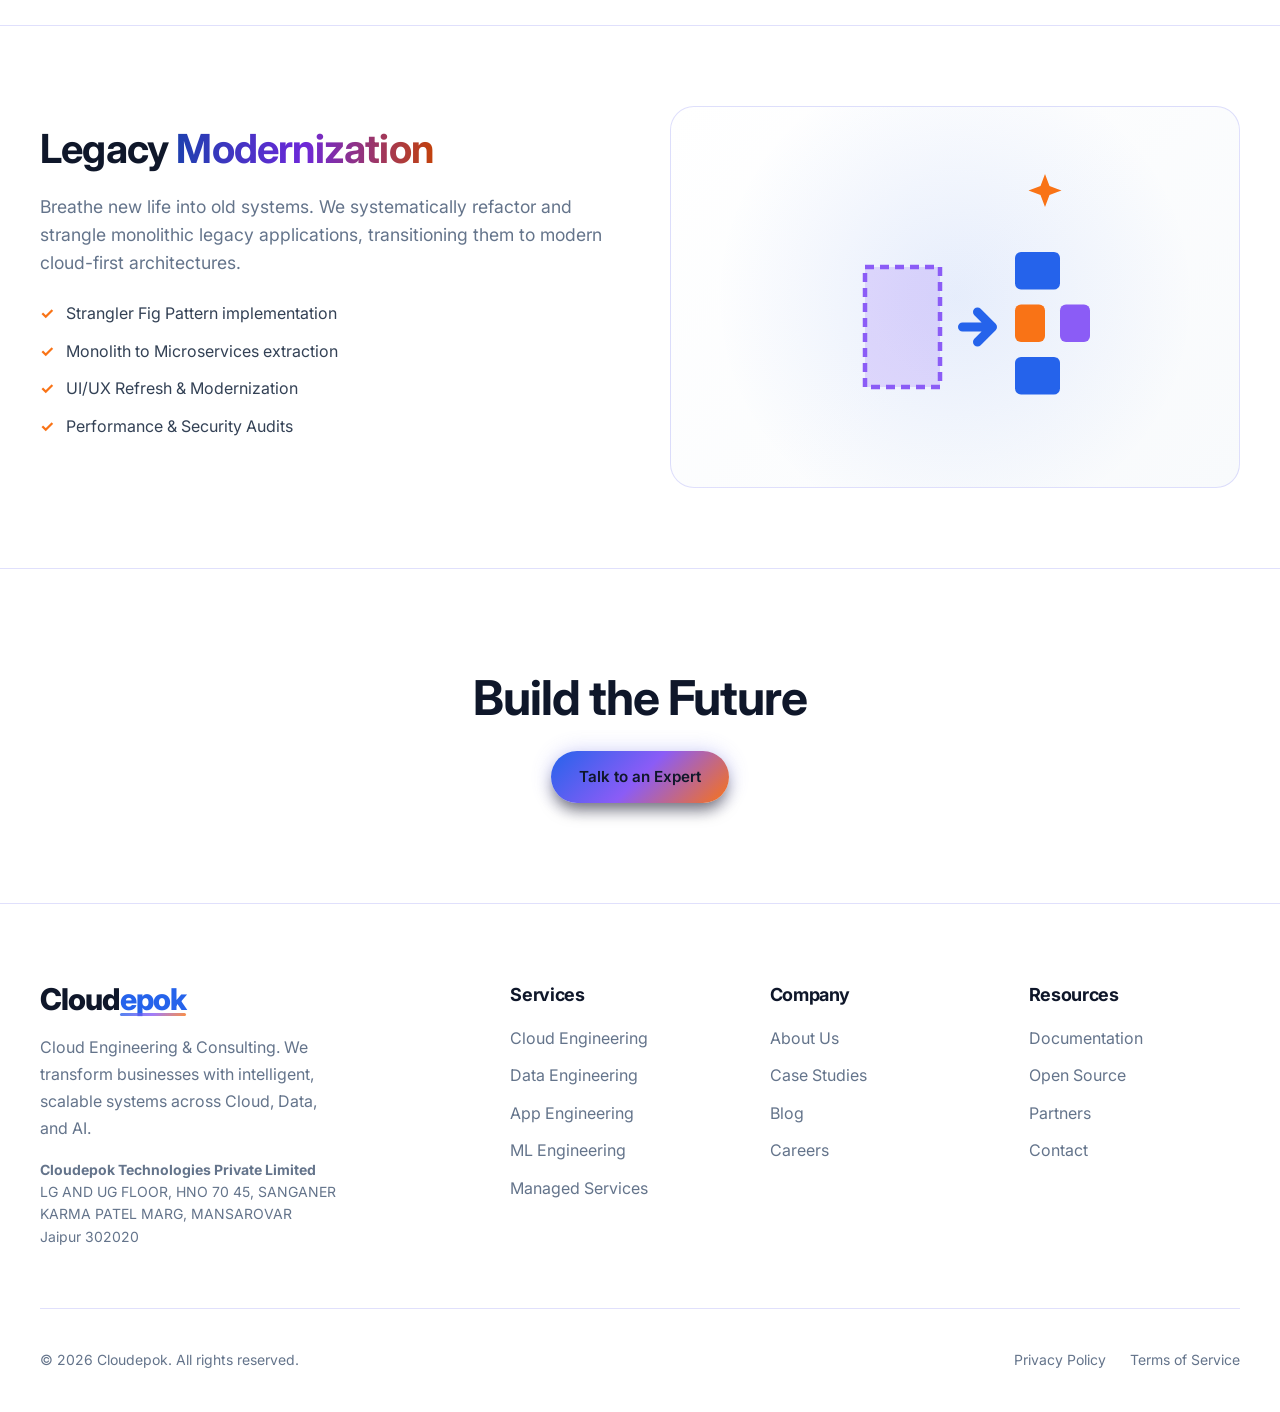
==== commit 6e71bbb2: "Add all service pages and update styles" ====
--- a/app-engineering.html
+++ b/app-engineering.html
@@ -128,8 +128,7 @@
     <header class="header" id="header">
         <div class="container">
             <a href="index.html" class="logo">
-                <div class="logo-icon">☁️</div>
-                <span>Cloud</span><span>epok</span>
+                <span>Cloud<span style="color:var(--brand-primary)">epok</span></span>
             </a>
 
             <nav class="nav">
@@ -178,7 +177,26 @@
                         <li>Progressive Web Apps (PWAs)</li>
                     </ul>
                 </div>
-                <div class="visual-box">💻</div>
+                <div class="visual-box">
+                    <svg class="svg-illustration anim-float" viewBox="0 0 200 200" xmlns="http://www.w3.org/2000/svg">
+                        <!-- Laptop Frame -->
+                        <rect class="svg-primary" fill-opacity="0.1" stroke="var(--brand-primary)" stroke-width="4"
+                            x="40" y="60" width="120" height="80" rx="6" />
+                        <path class="svg-primary" d="M20 140 h160 v10 a5 5 0 0 1 -5 5 h-150 a5 5 0 0 1 -5 -5 z" />
+                        <!-- Code Lines inside Screen -->
+                        <g class="anim-float" style="animation-delay: 0s;">
+                            <rect class="svg-secondary" x="50" y="75" width="40" height="4" rx="2" />
+                        </g>
+                        <g class="anim-float" style="animation-delay: 0.3s;">
+                            <rect class="svg-accent" x="50" y="85" width="80" height="4" rx="2" />
+                            <rect class="svg-primary" x="50" y="95" width="60" height="4" rx="2" />
+                        </g>
+                        <!-- Mobile device overlay -->
+                        <rect class="svg-primary" fill="var(--bg-primary)" stroke="var(--brand-primary)"
+                            stroke-width="3" x="130" y="80" width="30" height="50" rx="4" />
+                        <circle class="svg-accent anim-pulse" cx="145" cy="120" r="3" />
+                    </svg>
+                </div>
             </div>
         </div>
     </section>
@@ -197,7 +215,24 @@
                         <li>API Gateways & Security Standard Implementation</li>
                     </ul>
                 </div>
-                <div class="visual-box">🔌</div>
+                <div class="visual-box">
+                    <svg class="svg-illustration" viewBox="0 0 200 200" xmlns="http://www.w3.org/2000/svg">
+                        <!-- Central Hub -->
+                        <polygon class="svg-primary" fill-opacity="0.2" stroke="var(--brand-primary)" stroke-width="4"
+                            points="100,50 140,75 140,125 100,150 60,125 60,75" />
+                        <circle class="svg-primary anim-pulse" cx="100" cy="100" r="15" />
+                        <!-- Microservice Nodes -->
+                        <circle class="svg-secondary" cx="100" cy="20" r="10" />
+                        <circle class="svg-secondary" cx="170" cy="60" r="10" />
+                        <circle class="svg-secondary" cx="170" cy="140" r="10" />
+                        <circle class="svg-accent" cx="100" cy="180" r="10" />
+                        <circle class="svg-accent" cx="30" cy="140" r="10" />
+                        <circle class="svg-accent" cx="30" cy="60" r="10" />
+                        <!-- Connecting pulses -->
+                        <path class="svg-primary-stroke anim-spin" fill="none" stroke-width="2" stroke-dasharray="10 10"
+                            d="M100 30 v20 M160 65 l-20 10 M160 135 l-20 -10 M100 170 v-20 M40 135 l20 -10 M40 65 l20 10" />
+                    </svg>
+                </div>
             </div>
         </div>
     </section>
@@ -216,7 +251,33 @@
                         <li>Performance & Security Audits</li>
                     </ul>
                 </div>
-                <div class="visual-box">⚡</div>
+                <div class="visual-box">
+                    <svg class="svg-illustration" viewBox="0 0 200 200" xmlns="http://www.w3.org/2000/svg">
+                        <!-- Old monolithic system transforming -->
+                        <path class="svg-secondary" fill-opacity="0.2" stroke="var(--brand-secondary)" stroke-width="3"
+                            stroke-dasharray="6 4" d="M40 80 h50 v80 h-50 z" />
+
+                        <!-- Transform arrow -->
+                        <path class="svg-primary-stroke" fill="none" stroke-width="6" stroke-linecap="round"
+                            stroke-linejoin="round" d="M105 120 h20 l-10 -10 M125 120 l-10 10" />
+
+                        <!-- New modern modular system -->
+                        <g class="anim-float" style="animation-delay: 0s;">
+                            <rect class="svg-primary" x="140" y="70" width="30" height="25" rx="4" />
+                        </g>
+                        <g class="anim-float" style="animation-delay: 0.2s;">
+                            <rect class="svg-accent" x="140" y="105" width="20" height="25" rx="4" />
+                        </g>
+                        <g class="anim-float" style="animation-delay: 0.4s;">
+                            <rect class="svg-secondary" x="170" y="105" width="20" height="25" rx="4" />
+                        </g>
+                        <g class="anim-float" style="animation-delay: 0.6s;">
+                            <rect class="svg-primary" x="140" y="140" width="30" height="25" rx="4" />
+                        </g>
+                        <!-- Sparkles -->
+                        <path class="svg-accent anim-pulse" d="M160 40 l3 -8 8 -3 -8 -3 -3 -8 -3 8 -8 3 8 3 z" />
+                    </svg>
+                </div>
             </div>
         </div>
     </section>
@@ -233,8 +294,7 @@
             <div class="footer-grid">
                 <div class="footer-brand">
                     <a href="index.html" class="logo">
-                        <div class="logo-icon">☁️</div>
-                        <span>Cloud</span><span>epok</span>
+                        <span>Cloud<span style="color:var(--brand-primary)">epok</span></span>
                     </a>
                     <p>Cloud Engineering & Consulting. We transform businesses with intelligent, scalable systems across
                         Cloud, Data, and AI.</p>
--- a/styles.css
+++ b/styles.css
@@ -8,29 +8,29 @@
    ---------------------------------------- */
 :root {
   /* Background Palette */
-  --bg-primary: #040D21;
-  --bg-secondary: #0B1736;
-  --bg-tertiary: #132247;
-  --bg-card: rgba(11, 23, 54, 0.8);
-  --bg-glass: rgba(249, 115, 22, 0.05);
+  --bg-primary: #FFFFFF;
+  --bg-secondary: #F8FAFC;
+  --bg-tertiary: #F1F5F9;
+  --bg-card: #FFFFFF;
+  --bg-glass: rgba(255, 255, 255, 0.7);
 
   /* Brand Colors */
   --brand-primary: #2563EB;
   --brand-secondary: #8B5CF6;
   --brand-accent: #F97316;
-  --brand-glow: rgba(249, 115, 22, 0.4);
+  --brand-glow: rgba(37, 99, 235, 0.2);
 
   /* Gradient Presets */
   --gradient-brand: linear-gradient(135deg, #2563EB 0%, #8B5CF6 50%, #F97316 100%);
-  --gradient-hero: linear-gradient(180deg, #040D21 0%, #0B1736 50%, #132247 100%);
-  --gradient-card: linear-gradient(135deg, rgba(37, 99, 235, 0.1) 0%, rgba(249, 115, 22, 0.05) 100%);
-  --gradient-text: linear-gradient(90deg, #60A5FA, #A78BFA, #FDBA74);
+  --gradient-hero: linear-gradient(180deg, #F8FAFC 0%, #FFFFFF 100%);
+  --gradient-card: linear-gradient(135deg, #FFFFFF 0%, #F8FAFC 100%);
+  --gradient-text: linear-gradient(90deg, #1E40AF, #6D28D9, #C2410C);
 
   /* Text Colors */
-  --text-primary: #FFFFFF;
-  --text-secondary: #E2E8F0;
-  --text-muted: #94A3B8;
-  --text-subtle: #64748B;
+  --text-primary: #0F172A;
+  --text-secondary: #334155;
+  --text-muted: #64748B;
+  --text-subtle: #94A3B8;
 
   /* Border & Effects */
   --border-color: rgba(99, 102, 241, 0.2);
@@ -248,7 +248,7 @@
 }
 
 .header.scrolled {
-  background: rgba(10, 10, 26, 0.9);
+  background: rgba(255, 255, 255, 0.9);
   backdrop-filter: blur(20px);
   -webkit-backdrop-filter: blur(20px);
   border-bottom: 1px solid var(--border-color);
@@ -261,32 +261,48 @@
 }
 
 .logo {
-  font-size: 1.75rem;
+  font-size: 1.875rem;
+  /* Slightly larger base */
   font-weight: 800;
-  display: flex;
-  align-items: center;
-  gap: 8px;
-}
-
-.logo-icon {
-  width: 40px;
-  height: 40px;
-  background: var(--gradient-brand);
-  border-radius: 12px;
-  display: flex;
-  align-items: center;
-  justify-content: center;
-  font-size: 1.25rem;
-}
-
+  /* Extra bold for structure */
+  display: flex;
+  align-items: center;
+  letter-spacing: -0.03em;
+  /* Tighter tracking for wordmark feel */
+  text-decoration: none;
+}
+
+/* Base "Cloud" styling */
+.logo span {
+  display: inline-block;
+  line-height: 1;
+}
+
+/* First part "Cloud" */
 .logo span:first-of-type {
   color: var(--text-primary);
-}
-
-.logo span:last-of-type {
-  background: var(--gradient-text);
-  -webkit-background-clip: text;
-  -webkit-text-fill-color: transparent;
+  font-weight: 800;
+}
+
+/* Second part "epok" */
+.logo span>span {
+  color: var(--brand-primary);
+  font-weight: 700;
+  /* Slightly lighter weight than Cloud */
+  position: relative;
+}
+
+/* Add a subtle underline decoration to the "epok" part to lock the mark */
+.logo span>span::after {
+  content: '';
+  position: absolute;
+  bottom: -2px;
+  left: 0;
+  width: 100%;
+  height: 3px;
+  background: var(--gradient-brand);
+  border-radius: 2px;
+  opacity: 0.8;
 }
 
 .nav {
@@ -418,11 +434,11 @@
   align-items: center;
   gap: 8px;
   padding: 8px 16px;
-  background: var(--bg-glass);
-  border: 1px solid var(--border-color);
+  background: rgba(37, 99, 235, 0.05);
+  border: 1px solid rgba(37, 99, 235, 0.2);
   border-radius: 999px;
   font-size: 0.875rem;
-  color: var(--text-muted);
+  color: var(--text-secondary);
   margin-bottom: 24px;
   animation: fadeInUp 0.8s ease forwards;
 }
@@ -610,6 +626,116 @@
 }
 
 /* ----------------------------------------
+   SVG Illustrations
+   ---------------------------------------- */
+.svg-illustration {
+  width: 100%;
+  height: 100%;
+  max-width: 300px;
+  max-height: 300px;
+  position: relative;
+  z-index: 1;
+}
+
+/* Floating animation */
+@keyframes floatAnim {
+  0% {
+    transform: translateY(0px);
+  }
+
+  50% {
+    transform: translateY(-15px);
+  }
+
+  100% {
+    transform: translateY(0px);
+  }
+}
+
+/* Pulse animation */
+@keyframes pulseAnim {
+  0% {
+    opacity: 0.6;
+    transform: scale(1);
+  }
+
+  50% {
+    opacity: 1;
+    transform: scale(1.05);
+  }
+
+  100% {
+    opacity: 0.6;
+    transform: scale(1);
+  }
+}
+
+/* Spin animation */
+@keyframes spinAnim {
+  from {
+    transform: rotate(0deg);
+  }
+
+  to {
+    transform: rotate(360deg);
+  }
+}
+
+/* Dash animation for paths */
+@keyframes dashAnim {
+  to {
+    stroke-dashoffset: 0;
+  }
+}
+
+.anim-float {
+  animation: floatAnim 4s ease-in-out infinite;
+}
+
+.anim-pulse {
+  animation: pulseAnim 3s ease-in-out infinite;
+}
+
+.anim-spin {
+  animation: spinAnim 12s linear infinite;
+  transform-origin: center;
+}
+
+.anim-spin-reverse {
+  animation: spinAnim 15s linear infinite reverse;
+  transform-origin: center;
+}
+
+/* SVG Colors mapped to theme variables */
+.svg-primary {
+  fill: var(--brand-primary);
+}
+
+.svg-primary-stroke {
+  stroke: var(--brand-primary);
+}
+
+.svg-secondary {
+  fill: var(--brand-secondary);
+}
+
+.svg-secondary-stroke {
+  stroke: var(--brand-secondary);
+}
+
+.svg-accent {
+  fill: var(--brand-accent);
+}
+
+.svg-accent-stroke {
+  stroke: var(--brand-accent);
+}
+
+.svg-gradient {
+  fill: url(#brandGradient);
+}
+
+/* ----------------------------------------
    Features Grid
    ---------------------------------------- */
 .features-grid {
@@ -619,13 +745,14 @@
 }
 
 .feature-card {
-  background: var(--bg-card);
+  background: #FFFFFF;
   border: 1px solid var(--border-color);
   border-radius: var(--border-radius);
   padding: 32px;
   transition: var(--transition-base);
   position: relative;
   overflow: hidden;
+  box-shadow: 0 4px 6px -1px rgba(0, 0, 0, 0.05);
 }
 
 .feature-card::before {
@@ -688,10 +815,11 @@
 .stat-card {
   text-align: center;
   padding: 40px 24px;
-  background: var(--bg-card);
+  background: #FFFFFF;
   border: 1px solid var(--border-color);
   border-radius: var(--border-radius);
   transition: var(--transition-base);
+  box-shadow: 0 4px 6px -1px rgba(0, 0, 0, 0.05);
 }
 
 .stat-card:hover {
@@ -722,11 +850,12 @@
 }
 
 .testimonial-card {
-  background: var(--bg-card);
+  background: #FFFFFF;
   border: 1px solid var(--border-color);
   border-radius: var(--border-radius);
   padding: 32px;
   position: relative;
+  box-shadow: 0 4px 6px -1px rgba(0, 0, 0, 0.05);
 }
 
 .testimonial-card::before {
@@ -849,31 +978,27 @@
 }
 
 .cta-box {
-  background: var(--gradient-card);
+  background: #1E293B;
+  /* Dark box for contrast on light theme */
   border: 1px solid var(--border-color);
   border-radius: var(--border-radius-xl);
   padding: 80px 40px;
   position: relative;
   overflow: hidden;
-}
-
-.cta-box::before {
-  content: '';
-  position: absolute;
-  inset: 0;
-  background: radial-gradient(circle at 50% 0%, rgba(99, 102, 241, 0.2) 0%, transparent 50%);
+  color: #FFFFFF;
 }
 
 .cta-box h2 {
   position: relative;
   z-index: 1;
   margin-bottom: 16px;
+  color: #FFFFFF;
 }
 
 .cta-box p {
   position: relative;
   z-index: 1;
-  color: var(--text-muted);
+  color: #94A3B8;
   max-width: 500px;
   margin: 0 auto 32px;
   font-size: 1.125rem;
@@ -920,7 +1045,7 @@
 .form-group input,
 .form-group textarea {
   padding: 14px 18px;
-  background: var(--bg-tertiary);
+  background: var(--bg-card);
   border: 1px solid var(--border-color);
   border-radius: 12px;
   color: var(--text-primary);
@@ -976,7 +1101,7 @@
 .social-link {
   width: 40px;
   height: 40px;
-  background: var(--bg-tertiary);
+  background: var(--bg-secondary);
   border: 1px solid var(--border-color);
   border-radius: 10px;
   display: flex;
